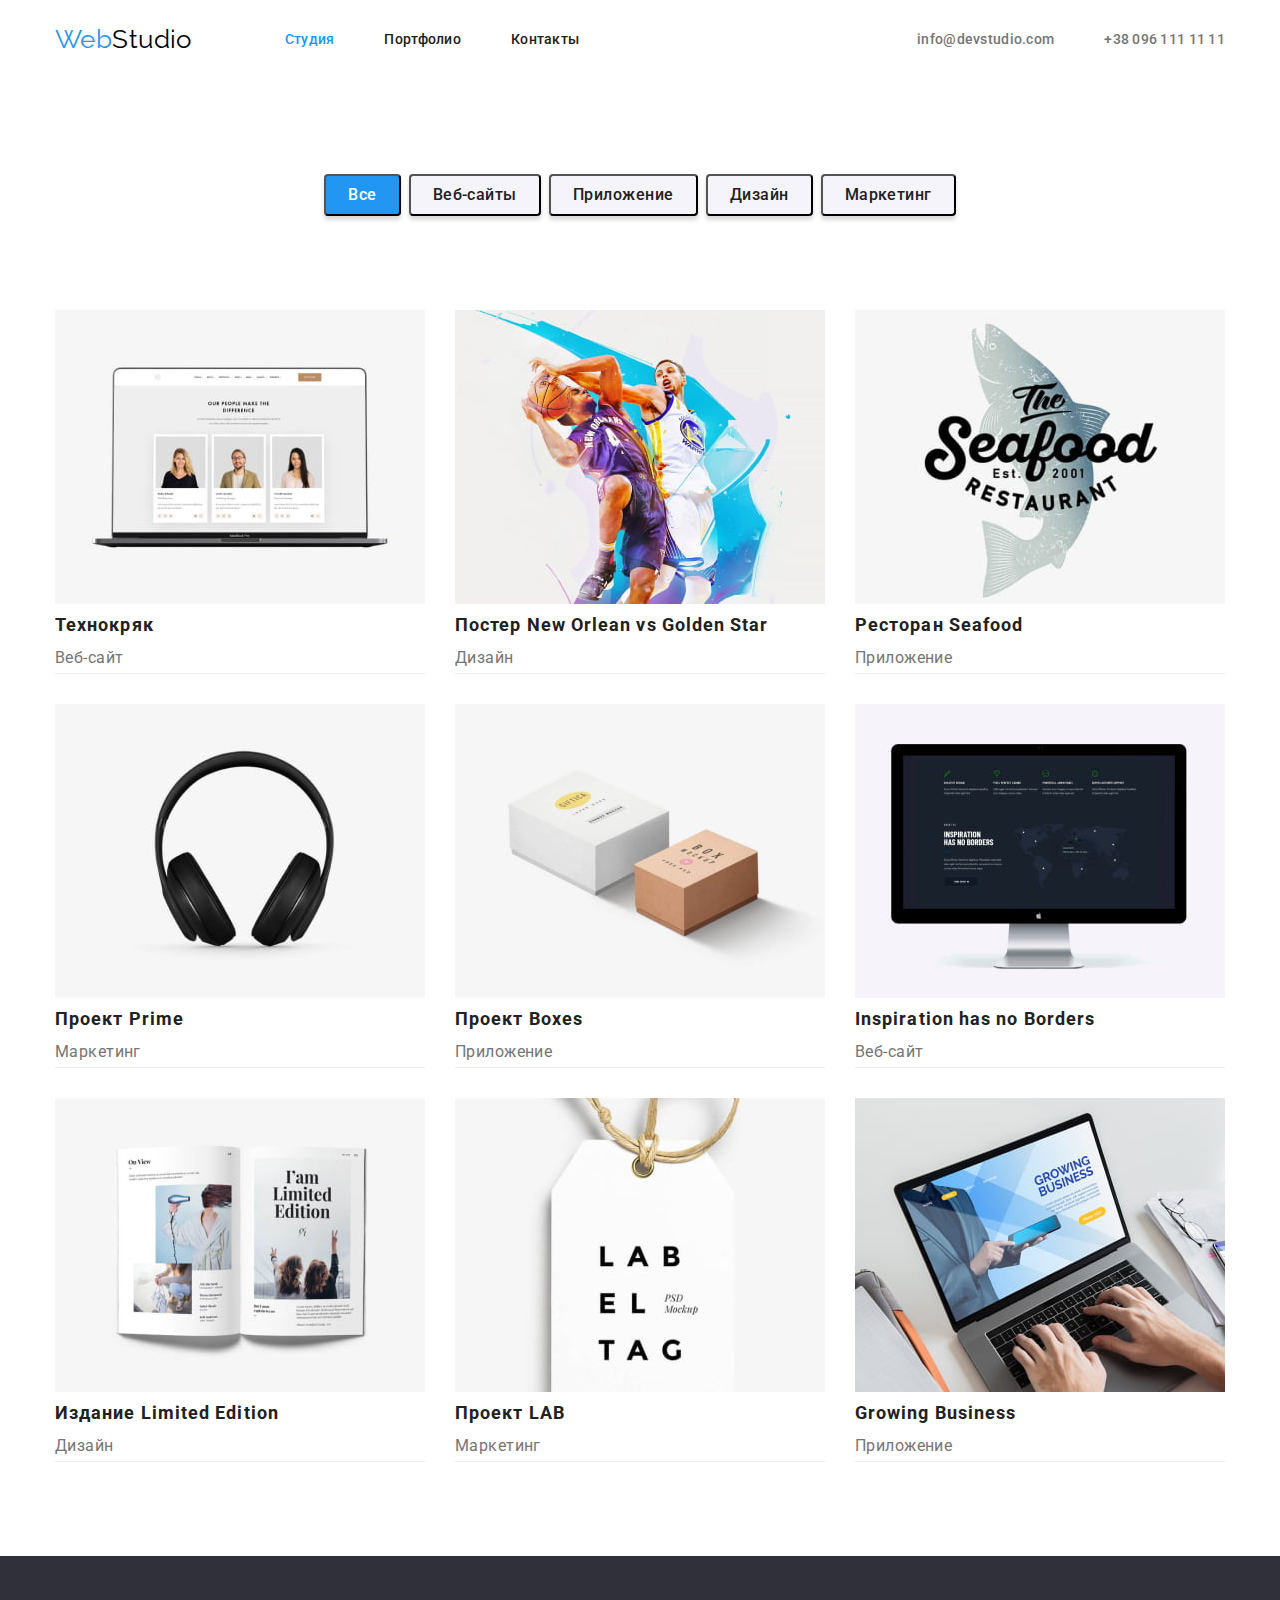
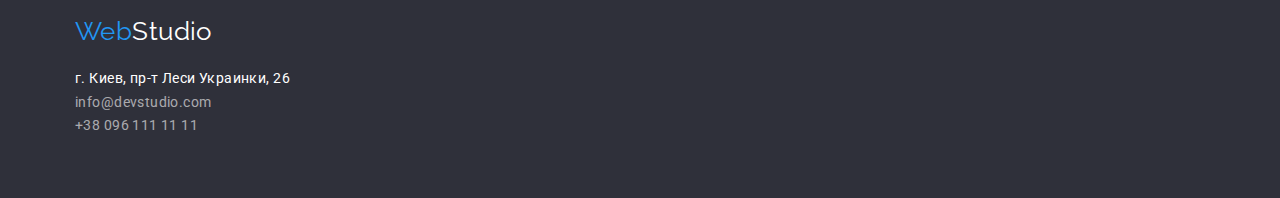
==== portfolio.html @ ca98e0b0 "HW3" ====
<!DOCTYPE html>
<html lang="ru">
  <head>
    <meta charset="UTF-8" />
    <meta http-equiv="X-UA-Compatible" content="IE=edge" />
    <meta name="viewport" content="width=device-width, initial-scale=1.0" />
    <link rel="preconnect" href="https://fonts.googleapis.com" />
    <link rel="preconnect" href="https://fonts.gstatic.com" crossorigin />
    <link rel="preconnect" href="https://fonts.googleapis.com" />
    <link rel="preconnect" href="https://fonts.gstatic.com" crossorigin />
    <link
      href="https://fonts.googleapis.com/css2?family=Raleway:wght@700&family=Roboto:wght@400;500;700;900&display=swap"
      rel="stylesheet"
    />
    <link
      rel="stylesheet"
      href="https://cdnjs.cloudflare.com/ajax/libs/modern-normalize/1.1.0/modern-normalize.min.css"
    />
    <link rel="stylesheet" href="./css/styles.css" />
    <title>Portfolio</title>
  </head>
  <body>
    <header>
      <div class="container nav-header">
        <nav class="nav-header">
          <a href="./index.html" class="link logo"><span class="color-logo">Web</span>Studio</a>
          <ul class="list nav-list">
            <li>
              <a href="./index.html" class="link nav-link current">Студия</a>
            </li>
            <li>
              <a href="./portfolio.html" class="link nav-link">Портфолио</a>
            </li>
            <li>
              <a href="#contact" class="link nav-link">Контакты </a>
            </li>
          </ul>
        </nav>
        <ul class="list contacts-list">
          <li>
            <a class="link contacts-link" href="mailto:info@devstudio.com">info@devstudio.com</a>
          </li>
          <li><a class="link contacts-link" href="tel:+380961111111">+38 096 111 11 11</a></li>
        </ul>
      </div>
    </header>
    <main>
      <!-- Набор кнопок фильтра портфолио -->
      <div class="container">
        <section class="section filters">
          <h1 class="visually-hidden">Portfolio</h1>
          <ul class="list">
            <li><button class="button active" type="button" cursor="pointer">Все</button></li>
            <li><button class="button" type="button" cursor="pointer">Веб-сайты</button></li>
            <li><button class="button" type="button" cursor="pointer">Приложение</button></li>
            <li><button class="button" type="button" cursor="pointer">Дизайн</button></li>
            <li><button class="button" type="button" cursor="pointer">Маркетинг</button></li>
          </ul>
        </section>
        <!-- Иконки и типы разделов в портфолио -->
        <section class="section portfolio">
          <ul class="list portfolio-list">
            <li>
              <a href="" class="link">
                <img src="./images/tehnokrayk.jpg" alt="tehnokrayk" width="370" height="294" />
                <h3 class="portfolio-title">Технокряк</h3>
                <p class="portfolio-text">Веб-сайт</p>
              </a>
            </li>
            <li>
              <a href="" class="link">
                <img
                  src="./images/new-orlean-poster.jpg"
                  alt="Poster New Orlean vs Golden Star"
                  width="370"
                  height="294"
                />
                <h3 class="portfolio-title">Постер New Orlean vs Golden Star</h3>
                <p class="portfolio-text">Дизайн</p>
              </a>
            </li>
            <li>
              <a href="" class="link">
                <img src="./images/seafood.jpg" alt="Restaurant Seafood" width="370" height="294" />
                <h3 class="portfolio-title">Ресторан Seafood</h3>
                <p class="portfolio-text">Приложение</p>
              </a>
            </li>
            <li>
              <a href="" class="link">
                <img
                  src="./images/project-prime.jpg"
                  alt="Project Prime"
                  width="370"
                  height="294"
                />
                <h3 class="portfolio-title">Проект Prime</h3>
                <p class="portfolio-text">Маркетинг</p>
              </a>
            </li>
            <li>
              <a href="" class="link">
                <img
                  src="./images/project-boxes.jpg"
                  alt="Project Boxes"
                  width="370"
                  height="294"
                />
                <h3 class="portfolio-title">Проект Boxes</h3>
                <p class="portfolio-text">Приложение</p>
              </a>
            </li>
            <li>
              <a href="" class="link">
                <img
                  src="./images/inspiration.jpg"
                  alt="Inspiration has no Borders"
                  width="370"
                  height="294"
                />
                <h3 class="portfolio-title">Inspiration has no Borders</h3>
                <p class="portfolio-text">Веб-сайт</p>
              </a>
            </li>
            <li>
              <a href="" class="link">
                <img
                  src="./images/limited-edition.jpg"
                  alt="Limited Edition"
                  width="370"
                  height="294"
                />
                <h3 class="portfolio-title">Издание Limited Edition</h3>
                <p class="portfolio-text">Дизайн</p>
              </a>
            </li>
            <li>
              <a href="" class="link">
                <img src="./images/l-a-b.jpg" alt="Project LAB" width="370" height="294" />
                <h3 class="portfolio-title">Проект LAB</h3>
                <p class="portfolio-text">Маркетинг</p>
              </a>
            </li>
            <li>
              <a href="" class="link">
                <img
                  src="./images/growing-business.jpg"
                  alt="Growing Business"
                  width="370"
                  height="294"
                />
                <h3 class="portfolio-title">Growing Business</h3>
                <p class="portfolio-text">Приложение</p>
              </a>
            </li>
          </ul>
        </section>
      </div>
    </main>
    <!-- Подвал -->
    <footer id="contact" class="footer">
      <div class="container">
        <a href="./index.html" class="link color-logo-footer"
          ><span class="color-logo">Web</span>Studio</a
        >
        <address class="address">
          <ul class="list">
            <li>
              <a
                class="address-nav"
                href="https://goo.gl/maps/piqngm7oDQpEDh6u6"
                target="_blank"
                rel="noopener nofollow noreferrer"
                >г. Киев, пр-т Леси Украинки, 26</a
              >
            </li>
            <li><a class="link" href="mailto:info@devstudio.com">info@devstudio.com</a></li>
            <li><a class="link" href="tel:+380961111111">+38 096 111 11 11</a></li>
          </ul>
        </address>
      </div>
    </footer>
  </body>
</html>
---- css/styles.css ----
html {
  box-sizing: border-box;
}

*,
*::before,
*::after {
  box-sizing: inherit;
}

body {
  color: var(--text-color);
  font-family: Roboto, sans-serif;
  letter-spacing: 0.03em;
  font-size: 14px;
  background-color: var(--background-basic);
}

h1,
h2,
h3,
ul,
p {
  padding: 0;
  margin: 0;
}

.container {
  width: 1200px;
  margin-left: auto;
  margin-right: auto;
  padding-left: 15px;
  padding-right: 15px;
}

:root {
  --text-color: #757575;
  --title-color: #212121;
  --accent-color: #2196f3;
  --adress-color: rgba(255, 255, 255, 0.6);
  --background-basic: #ffffff;
  --background-secondary: #2f303a;
  --background-button: #f5f4fa;
  --button-hover-color: #188ce8;
}
.link,
.address-nav {
  text-decoration: none;
  color: var(--text-color);
}
.list {
  list-style: none;
}

.visually-hidden {
  position: absolute;
  width: 1px;
  height: 1px;
  margin: -1px;
  border: 0;
  padding: 0;

  white-space: nowrap;
  clip-path: inset(100%);
  clip: rect(0 0 0 0);
  overflow: hidden;
}
/* Логотип шапки и подвала */
.nav-header {
  display: flex;
  align-items: center;
  justify-content: space-between;
}
.logo {
  color: #000000;
  font-family: Raleway, cursive;
  font-size: 26px;
  line-height: 1.2;

  margin-right: 93px;
}
.color-logo {
  color: var(--accent-color);
}
.color-logo-footer {
  color: var(--background-basic);
  font-family: Raleway, cursive;
  font-size: 26px;
  line-height: 1.2;
}
/* навигация */
.nav-list .current {
  color: var(--accent-color);
}
.nav-list {
  display: flex;
}

.nav-list li:not(:last-child) {
  margin-right: 50px;
}

.nav-link {
  color: var(--title-color);
}

.nav-link,
.contacts-link {
  font-weight: 500;
  line-height: 1.14;
  letter-spacing: 0.02em;
  display: block;
  padding-top: 32px;
  padding-bottom: 32px;
}
.contacts-list {
  display: flex;
}
.contacts-list li + li {
  margin-left: 50px;
}
.contacts-link:hover,
.nav-link:hover,
.contacts-link:focus,
.nav-link:focus {
  color: var(--accent-color);
}

.hero {
  background: var(--background-secondary);
  text-align: center;
  padding: 200px 0;
}
.hero-title {
  color: var(--background-basic);

  font-weight: 900;
  font-size: 44px;
  line-height: 1.5;
  letter-spacing: 0.06em;
  text-transform: uppercase;
}
.hero .button:hover,
.hero .button:focus {
  background: var(--button-hover-color);
}
.button {
  display: inline-block;

  color: var(--background-basic);
  background-color: var(--accent-color);

  font-family: Roboto, sans-serif;
  font-weight: 700;
  font-size: 16px;
  line-height: 1.87;
  letter-spacing: 0.06em;

  box-shadow: 0px 4px 4px rgba(0, 0, 0, 0.15);
  padding: 10px 32px;
  border-radius: 4px;
}

.section {
  margin: 94px 0;
}

.features .list {
  display: flex;
}
.features .list li:not(:first-child) {
  margin-left: 30px;
}
.features-subtitle {
  font-size: 14px;
  color: var(--title-color);
  line-height: 1.14;
  text-transform: uppercase;
}
.features-text {
  line-height: 1.7;
  margin-top: 10px;
}
/* Чем мы занимаемся */
.title {
  color: var(--title-color);
  font-size: 36px;
  line-height: 1.16;
  text-align: center;
  color: var(--title-color);
}
.preview-list {
  margin-top: 50px;
}
.preview .list {
  display: flex;
}
.preview-list:not(:last-child) {
  margin-right: 30px;
}
/* Наша команда */
.team {
  background: var(--background-button);
  padding: 94px 0;
}
.team-list {
  background: var(--background-basic);
  margin-top: 50px;
}

.team .list {
  display: flex;
}
.team-list:not(:last-child) {
  margin-right: 30px;
}

.team-subtitle {
  font-weight: 500;
  font-size: 16px;
  line-height: 1.18;
  text-align: center;
  color: var(--title-color);
  margin-top: 30px;
}

.team-text {
  font-size: 16px;
  line-height: 1.18;
  text-align: center;
  margin-top: 10px;
}
/* Подвал */
.address {
  font-style: normal;
  font-weight: 400;
  font-size: 14px;
  line-height: 1.7;
  margin-top: 20px;
}
.address .link {
  color: var(--adress-color);
}
.address .address-nav {
  color: var(--background-basic);
}

.address .link:hover,
.address .link:focus {
  color: var(--accent-color);
}
.footer {
  background: var(--background-secondary);
  padding: 60px;
}
/* страница портфолио */

/* кнопки фильтра */
.filters .button {
  display: inline-block;

  color: var(--title-color);
  background: var(--background-button);

  font-family: inherit;
  font-style: normal;
  font-weight: 500;
  font-size: 16px;
  line-height: 1.6;
  text-align: center;
  letter-spacing: 0.03em;

  padding: 6px 22px;
}

.filters .list {
  display: flex;
  justify-content: center;
}
.filters .list li:not(:last-child) {
  margin-right: 8px;
}
.filters .button:hover,
.filters .button:focus {
  color: var(--background-basic);
  background: var(--accent-color);
}
.filters .button.active {
  color: var(--background-basic);
  background: var(--accent-color);
}
/* разделы портфолио*/

.portfolio .portfolio-title {
  color: var(--title-color);
  font-size: 18px;
  line-height: 2;
  letter-spacing: 0.06em;
}

.portfolio .portfolio-text {
  color: var(--text-color);
  font-size: 16px;
  line-height: 1.87;
}
.portfolio-list {
  display: flex;
  flex-wrap: wrap;
  text-align: left;
  width: calc((100%-60px / 3));
}
.portfolio-list li {
  margin-right: 30px;
  margin-bottom: 30px;
  border-bottom: 1px solid #eeeeee;
}
.portfolio-list li:nth-child(3n) {
  margin-right: 0;
}
.portfolio-list li:nth-last-child(-n + 3) {
  margin-bottom: 0;
}
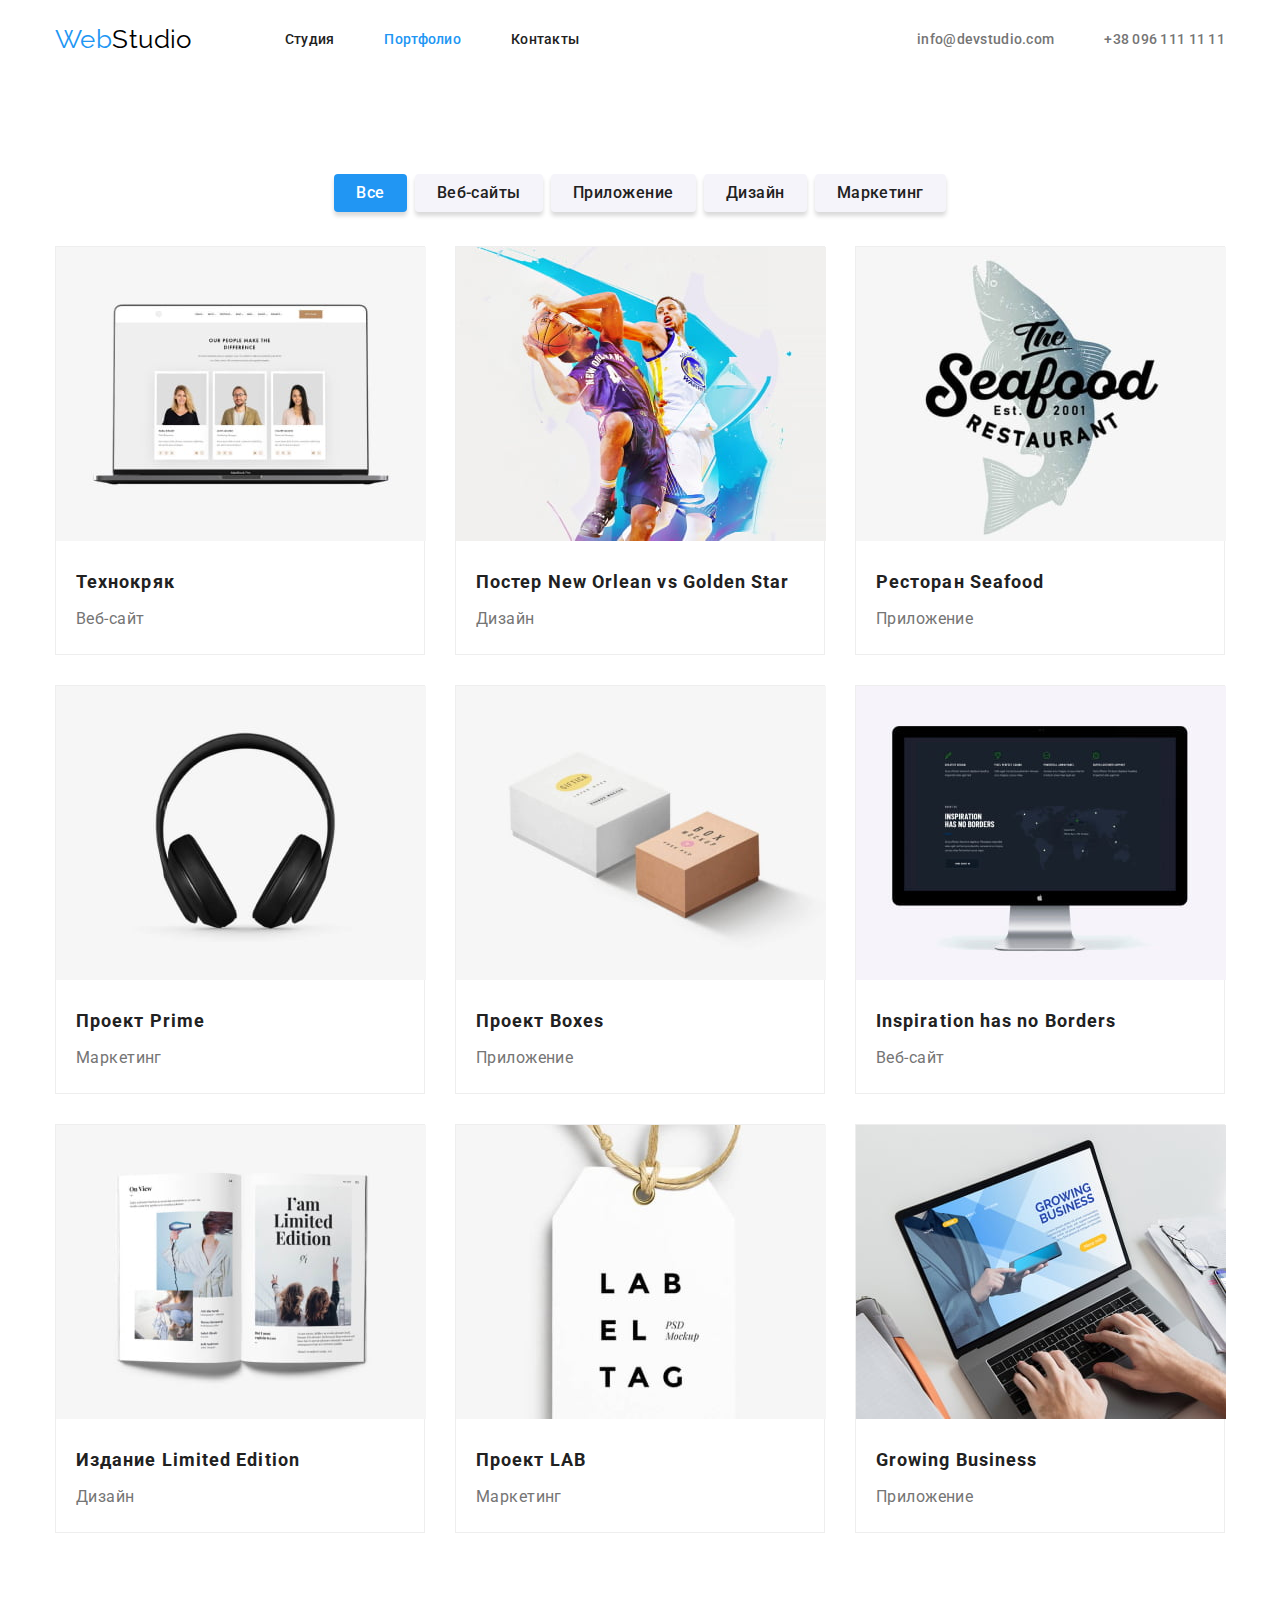
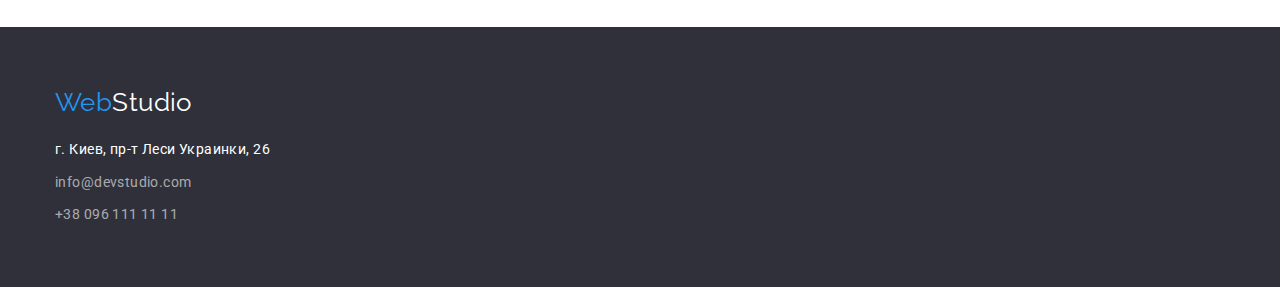
==== commit 6480551c: "edits" ====
--- a/portfolio.html
+++ b/portfolio.html
@@ -26,10 +26,10 @@
           <a href="./index.html" class="link logo"><span class="color-logo">Web</span>Studio</a>
           <ul class="list nav-list">
             <li>
-              <a href="./index.html" class="link nav-link current">Студия</a>
+              <a href="./index.html" class="link nav-link">Студия</a>
             </li>
             <li>
-              <a href="./portfolio.html" class="link nav-link">Портфолио</a>
+              <a href="./portfolio.html" class="link nav-link current">Портфолио</a>
             </li>
             <li>
               <a href="#contact" class="link nav-link">Контакты </a>
@@ -46,28 +46,28 @@
     </header>
     <main>
       <!-- Набор кнопок фильтра портфолио -->
-      <div class="container">
-        <section class="section filters">
+      <section class="section portfolio filters">
+        <div class="container">
           <h1 class="visually-hidden">Portfolio</h1>
-          <ul class="list">
-            <li><button class="button active" type="button" cursor="pointer">Все</button></li>
-            <li><button class="button" type="button" cursor="pointer">Веб-сайты</button></li>
-            <li><button class="button" type="button" cursor="pointer">Приложение</button></li>
-            <li><button class="button" type="button" cursor="pointer">Дизайн</button></li>
-            <li><button class="button" type="button" cursor="pointer">Маркетинг</button></li>
+          <ul class="list list-button">
+            <li class="filters-button"><button class="button active" type="button" cursor="pointer">Все</button></li>
+            <li class="filters-button"><button class="button" type="button" cursor="pointer">Веб-сайты</button></li>
+            <li class="filters-button"><button class="button" type="button" cursor="pointer">Приложение</button></li>
+            <li class="filters-button"><button class="button" type="button" cursor="pointer">Дизайн</button></li>
+            <li class="filters-button"><button class="button" type="button" cursor="pointer">Маркетинг</button></li>
           </ul>
-        </section>
         <!-- Иконки и типы разделов в портфолио -->
-        <section class="section portfolio">
           <ul class="list portfolio-list">
-            <li>
+            <li class="portfolio-items" >
               <a href="" class="link">
                 <img src="./images/tehnokrayk.jpg" alt="tehnokrayk" width="370" height="294" />
+                <div class="cartump">
                 <h3 class="portfolio-title">Технокряк</h3>
                 <p class="portfolio-text">Веб-сайт</p>
-              </a>
+                </div>   
+            </a>
             </li>
-            <li>
+            <li class="portfolio-items" >
               <a href="" class="link">
                 <img
                   src="./images/new-orlean-poster.jpg"
@@ -75,18 +75,22 @@
                   width="370"
                   height="294"
                 />
+                <div class="cartump">
                 <h3 class="portfolio-title">Постер New Orlean vs Golden Star</h3>
                 <p class="portfolio-text">Дизайн</p>
-              </a>
+             </div> 
+            </a>
             </li>
-            <li>
+            <li class="portfolio-items" >
               <a href="" class="link">
                 <img src="./images/seafood.jpg" alt="Restaurant Seafood" width="370" height="294" />
+                <div class="cartump">
                 <h3 class="portfolio-title">Ресторан Seafood</h3>
                 <p class="portfolio-text">Приложение</p>
-              </a>
+                </div> 
+             </a>
             </li>
-            <li>
+            <li class="portfolio-items" >
               <a href="" class="link">
                 <img
                   src="./images/project-prime.jpg"
@@ -94,11 +98,13 @@
                   width="370"
                   height="294"
                 />
+                <div class="cartump">
                 <h3 class="portfolio-title">Проект Prime</h3>
                 <p class="portfolio-text">Маркетинг</p>
+                </div>    
               </a>
             </li>
-            <li>
+            <li class="portfolio-items" >
               <a href="" class="link">
                 <img
                   src="./images/project-boxes.jpg"
@@ -106,11 +112,12 @@
                   width="370"
                   height="294"
                 />
+                <div class="cartump">
                 <h3 class="portfolio-title">Проект Boxes</h3>
                 <p class="portfolio-text">Приложение</p>
-              </a>
+         </div>     </a>
             </li>
-            <li>
+            <li class="portfolio-items" >
               <a href="" class="link">
                 <img
                   src="./images/inspiration.jpg"
@@ -118,11 +125,12 @@
                   width="370"
                   height="294"
                 />
+                <div class="cartump">
                 <h3 class="portfolio-title">Inspiration has no Borders</h3>
                 <p class="portfolio-text">Веб-сайт</p>
-              </a>
+           </div>   </a>
             </li>
-            <li>
+            <li class="portfolio-items" >
               <a href="" class="link">
                 <img
                   src="./images/limited-edition.jpg"
@@ -130,18 +138,20 @@
                   width="370"
                   height="294"
                 />
+                <div class="cartump">
                 <h3 class="portfolio-title">Издание Limited Edition</h3>
                 <p class="portfolio-text">Дизайн</p>
-              </a>
+             </div> </a>
             </li>
-            <li>
+            <li class="portfolio-items" >
               <a href="" class="link">
                 <img src="./images/l-a-b.jpg" alt="Project LAB" width="370" height="294" />
+                <div class="cartump">
                 <h3 class="portfolio-title">Проект LAB</h3>
                 <p class="portfolio-text">Маркетинг</p>
-              </a>
+          </div>    </a>
             </li>
-            <li>
+            <li class="portfolio-items" >
               <a href="" class="link">
                 <img
                   src="./images/growing-business.jpg"
@@ -149,8 +159,10 @@
                   width="370"
                   height="294"
                 />
+                <div class="cartump">
                 <h3 class="portfolio-title">Growing Business</h3>
                 <p class="portfolio-text">Приложение</p>
+               </div>     
               </a>
             </li>
           </ul>
@@ -160,8 +172,8 @@
     <!-- Подвал -->
     <footer id="contact" class="footer">
       <div class="container">
-        <a href="./index.html" class="link color-logo-footer"
-          ><span class="color-logo">Web</span>Studio</a
+        <a href="./index.html" class="link color-logo-footer">
+          <span class="color-logo">Web</span>Studio</a
         >
         <address class="address">
           <ul class="list">
--- a/css/styles.css
+++ b/css/styles.css
@@ -19,9 +19,16 @@
 h1,
 h2,
 h3,
-ul,
+h4,
+h5,
+h6,
 p {
-  padding: 0;
+  margin-top: 0;
+}
+
+.list {
+  list-style: none;
+  padding-left: 0;
   margin: 0;
 }
 
@@ -31,6 +38,9 @@
   margin-right: auto;
   padding-left: 15px;
   padding-right: 15px;
+}
+.section {
+  padding: 94px 0;
 }
 
 :root {
@@ -47,9 +57,7 @@
 .address-nav {
   text-decoration: none;
   color: var(--text-color);
-}
-.list {
-  list-style: none;
+  color: inherit;
 }
 
 .visually-hidden {
@@ -69,7 +77,7 @@
 .nav-header {
   display: flex;
   align-items: center;
-  justify-content: space-between;
+  margin-right: auto;
 }
 .logo {
   color: #000000;
@@ -116,8 +124,8 @@
 .contacts-list {
   display: flex;
 }
-.contacts-list li + li {
-  margin-left: 50px;
+.contacts-list li:not(:last-child) {
+  margin-right: 50px;
 }
 .contacts-link:hover,
 .nav-link:hover,
@@ -139,6 +147,10 @@
   line-height: 1.5;
   letter-spacing: 0.06em;
   text-transform: uppercase;
+
+  width: 696px;
+  height: 120px;
+  margin: 0 auto 30px;
 }
 .hero .button:hover,
 .hero .button:focus {
@@ -156,32 +168,33 @@
   line-height: 1.87;
   letter-spacing: 0.06em;
 
+  border: none;
   box-shadow: 0px 4px 4px rgba(0, 0, 0, 0.15);
   padding: 10px 32px;
   border-radius: 4px;
 }
 
-.section {
-  margin: 94px 0;
-}
-
 .features .list {
   display: flex;
 }
-.features .list li:not(:first-child) {
-  margin-left: 30px;
+.features .list li:not(:last-child) {
+  margin-right: 30px;
 }
 .features-subtitle {
   font-size: 14px;
   color: var(--title-color);
   line-height: 1.14;
   text-transform: uppercase;
+  margin-bottom: 10px;
 }
 .features-text {
   line-height: 1.7;
-  margin-top: 10px;
+  width: 270px;
 }
 /* Чем мы занимаемся */
+.preview {
+  padding-top: 0;
+}
 .title {
   color: var(--title-color);
   font-size: 36px;
@@ -189,8 +202,8 @@
   text-align: center;
   color: var(--title-color);
 }
-.preview-list {
-  margin-top: 50px;
+.preview .title {
+  margin-bottom: 50px;
 }
 .preview .list {
   display: flex;
@@ -201,11 +214,16 @@
 /* Наша команда */
 .team {
   background: var(--background-button);
-  padding: 94px 0;
+}
+
+.team .title {
+  margin-bottom: 50px;
 }
 .team-list {
   background: var(--background-basic);
-  margin-top: 50px;
+  box-shadow: 0px 1px 3px rgba(0, 0, 0, 0.12), 0px 1px 1px rgba(0, 0, 0, 0.14),
+    0px 2px 1px rgba(0, 0, 0, 0.2);
+  border-radius: 0px 0px 4px 4px;
 }
 
 .team .list {
@@ -221,22 +239,26 @@
   line-height: 1.18;
   text-align: center;
   color: var(--title-color);
-  margin-top: 30px;
+  margin-bottom: 10px;
+  padding-top: 30px;
 }
 
 .team-text {
   font-size: 16px;
   line-height: 1.18;
   text-align: center;
-  margin-top: 10px;
+  padding-bottom: 30px;
 }
 /* Подвал */
+.color-logo-footer {
+  display: inline-block;
+  margin-bottom: 20px;
+}
 .address {
   font-style: normal;
   font-weight: 400;
   font-size: 14px;
   line-height: 1.7;
-  margin-top: 20px;
 }
 .address .link {
   color: var(--adress-color);
@@ -251,11 +273,17 @@
 }
 .footer {
   background: var(--background-secondary);
-  padding: 60px;
+  padding: 60px 0;
+}
+.footer li:not(:last-child) {
+  margin-bottom: 9px;
 }
 /* страница портфолио */
 
 /* кнопки фильтра */
+.list-button {
+  margin-bottom: 34px;
+}
 .filters .button {
   display: inline-block;
 
@@ -270,6 +298,7 @@
   text-align: center;
   letter-spacing: 0.03em;
 
+  border: none;
   padding: 6px 22px;
 }
 
@@ -277,7 +306,7 @@
   display: flex;
   justify-content: center;
 }
-.filters .list li:not(:last-child) {
+.filters .list .filters-button:not(:last-child) {
   margin-right: 8px;
 }
 .filters .button:hover,
@@ -290,12 +319,16 @@
   background: var(--accent-color);
 }
 /* разделы портфолио*/
+.portfolio-list .cartump {
+  margin: 20px;
+}
 
 .portfolio .portfolio-title {
   color: var(--title-color);
   font-size: 18px;
   line-height: 2;
   letter-spacing: 0.06em;
+  margin-bottom: 4px;
 }
 
 .portfolio .portfolio-text {
@@ -307,16 +340,16 @@
   display: flex;
   flex-wrap: wrap;
   text-align: left;
-  width: calc((100%-60px / 3));
-}
-.portfolio-list li {
+}
+.portfolio-list .portfolio-items {
   margin-right: 30px;
   margin-bottom: 30px;
-  border-bottom: 1px solid #eeeeee;
-}
-.portfolio-list li:nth-child(3n) {
+  border: 1px solid #eeeeee;
+  width: 370px;
+}
+.portfolio-list .portfolio-items:nth-child(3n) {
   margin-right: 0;
 }
-.portfolio-list li:nth-last-child(-n + 3) {
+.portfolio-list .portfolio-items:nth-last-child(-n + 3) {
   margin-bottom: 0;
 }
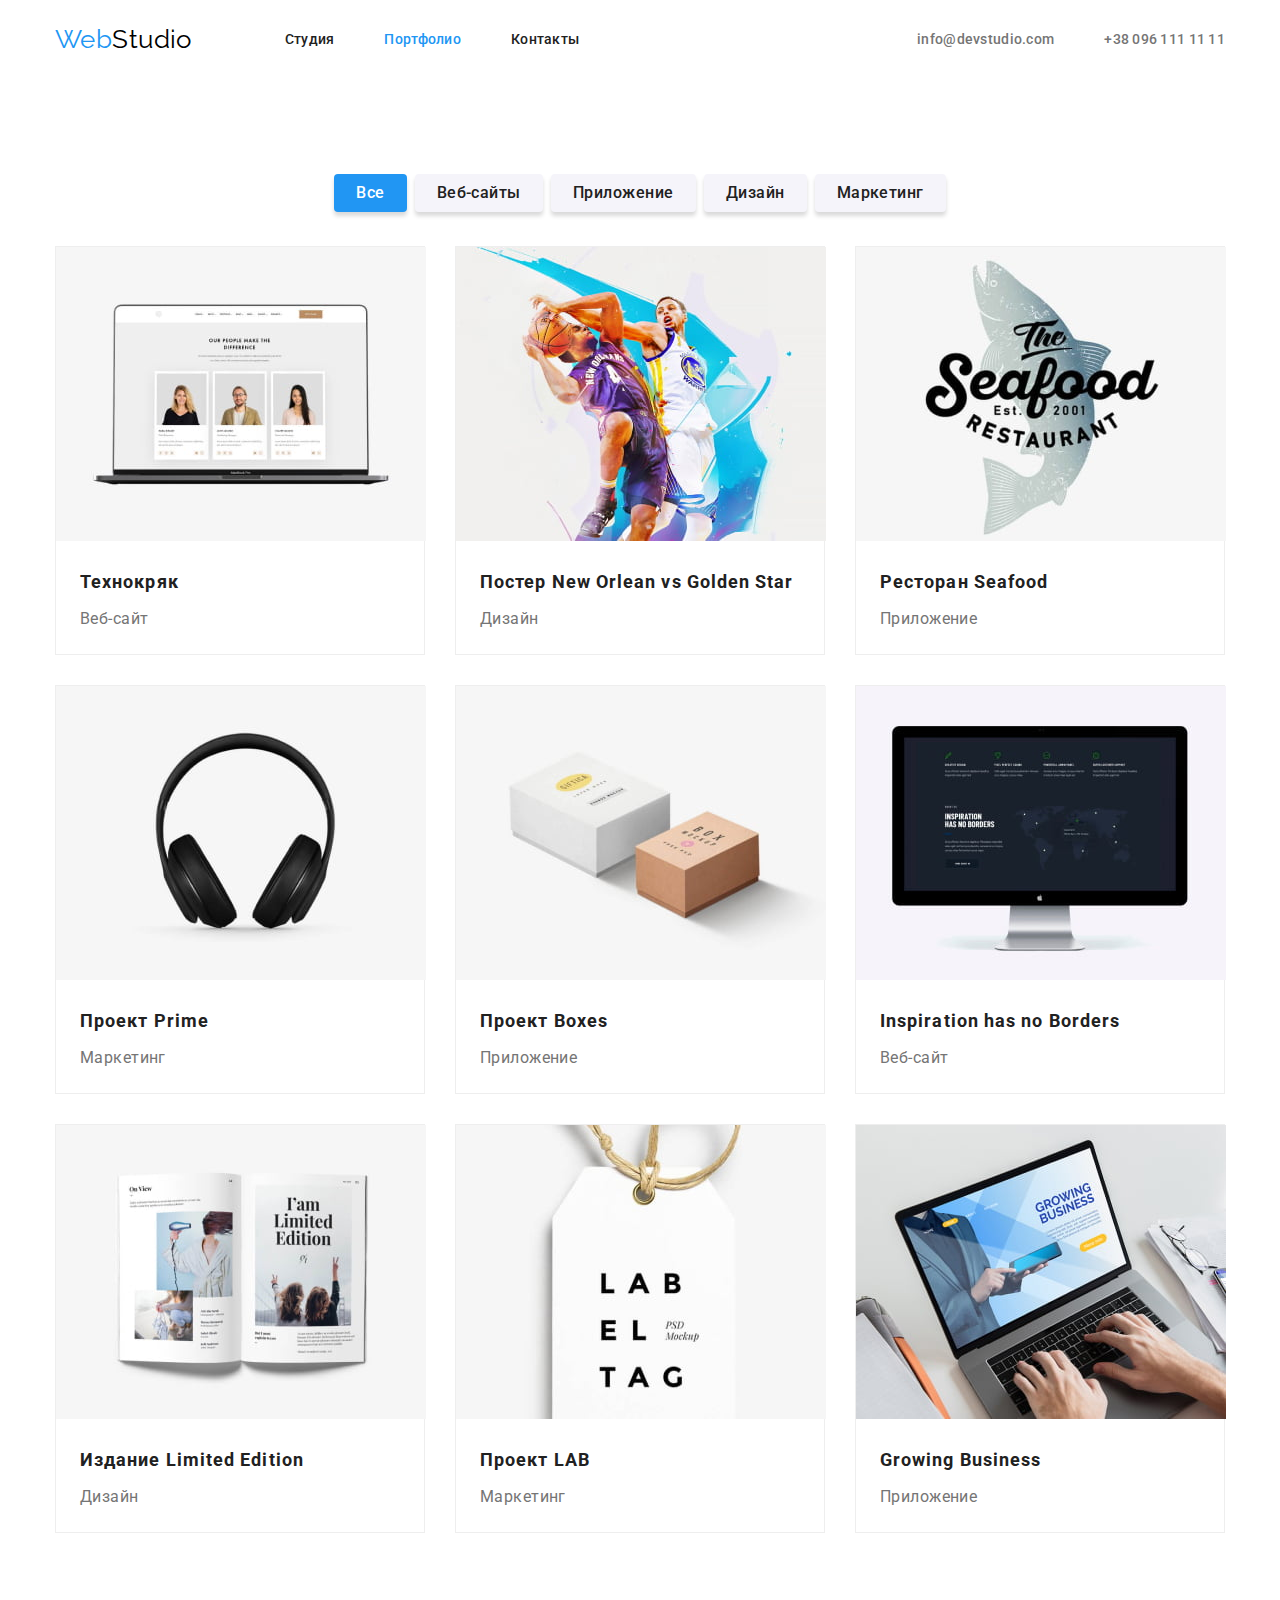
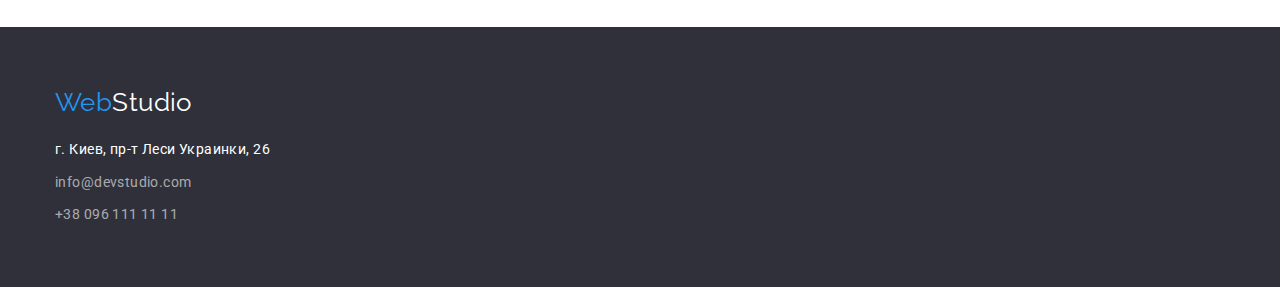
==== commit 0311f8bc: "edits thupm" ====
--- a/portfolio.html
+++ b/portfolio.html
@@ -61,7 +61,7 @@
             <li class="portfolio-items" >
               <a href="" class="link">
                 <img src="./images/tehnokrayk.jpg" alt="tehnokrayk" width="370" height="294" />
-                <div class="cartump">
+                <div class="cart-thumb">
                 <h3 class="portfolio-title">Технокряк</h3>
                 <p class="portfolio-text">Веб-сайт</p>
                 </div>   
@@ -75,7 +75,7 @@
                   width="370"
                   height="294"
                 />
-                <div class="cartump">
+                <div class="cart-thumb">
                 <h3 class="portfolio-title">Постер New Orlean vs Golden Star</h3>
                 <p class="portfolio-text">Дизайн</p>
              </div> 
@@ -84,7 +84,7 @@
             <li class="portfolio-items" >
               <a href="" class="link">
                 <img src="./images/seafood.jpg" alt="Restaurant Seafood" width="370" height="294" />
-                <div class="cartump">
+                <div class="cart-thumb">
                 <h3 class="portfolio-title">Ресторан Seafood</h3>
                 <p class="portfolio-text">Приложение</p>
                 </div> 
@@ -98,7 +98,7 @@
                   width="370"
                   height="294"
                 />
-                <div class="cartump">
+                <div class="cart-thumb">
                 <h3 class="portfolio-title">Проект Prime</h3>
                 <p class="portfolio-text">Маркетинг</p>
                 </div>    
@@ -112,7 +112,7 @@
                   width="370"
                   height="294"
                 />
-                <div class="cartump">
+                <div class="cart-thumb">
                 <h3 class="portfolio-title">Проект Boxes</h3>
                 <p class="portfolio-text">Приложение</p>
          </div>     </a>
@@ -125,7 +125,7 @@
                   width="370"
                   height="294"
                 />
-                <div class="cartump">
+                <div class="cart-thumb">
                 <h3 class="portfolio-title">Inspiration has no Borders</h3>
                 <p class="portfolio-text">Веб-сайт</p>
            </div>   </a>
@@ -138,7 +138,7 @@
                   width="370"
                   height="294"
                 />
-                <div class="cartump">
+                <div class="cart-thumb">
                 <h3 class="portfolio-title">Издание Limited Edition</h3>
                 <p class="portfolio-text">Дизайн</p>
              </div> </a>
@@ -146,7 +146,7 @@
             <li class="portfolio-items" >
               <a href="" class="link">
                 <img src="./images/l-a-b.jpg" alt="Project LAB" width="370" height="294" />
-                <div class="cartump">
+                <div class="cart-thumb">
                 <h3 class="portfolio-title">Проект LAB</h3>
                 <p class="portfolio-text">Маркетинг</p>
           </div>    </a>
@@ -159,7 +159,7 @@
                   width="370"
                   height="294"
                 />
-                <div class="cartump">
+                <div class="cart-thumb">
                 <h3 class="portfolio-title">Growing Business</h3>
                 <p class="portfolio-text">Приложение</p>
                </div>     
--- a/css/styles.css
+++ b/css/styles.css
@@ -219,11 +219,13 @@
 .team .title {
   margin-bottom: 50px;
 }
-.team-list {
+.team-thump {
   background: var(--background-basic);
   box-shadow: 0px 1px 3px rgba(0, 0, 0, 0.12), 0px 1px 1px rgba(0, 0, 0, 0.14),
     0px 2px 1px rgba(0, 0, 0, 0.2);
   border-radius: 0px 0px 4px 4px;
+  padding-top: 30px;
+  padding-bottom: 30px;
 }
 
 .team .list {
@@ -240,14 +242,12 @@
   text-align: center;
   color: var(--title-color);
   margin-bottom: 10px;
-  padding-top: 30px;
 }
 
 .team-text {
   font-size: 16px;
   line-height: 1.18;
   text-align: center;
-  padding-bottom: 30px;
 }
 /* Подвал */
 .color-logo-footer {
@@ -319,8 +319,8 @@
   background: var(--accent-color);
 }
 /* разделы портфолио*/
-.portfolio-list .cartump {
-  margin: 20px;
+.portfolio-list .cart-thumb {
+  margin: 20px 24px;
 }
 
 .portfolio .portfolio-title {
